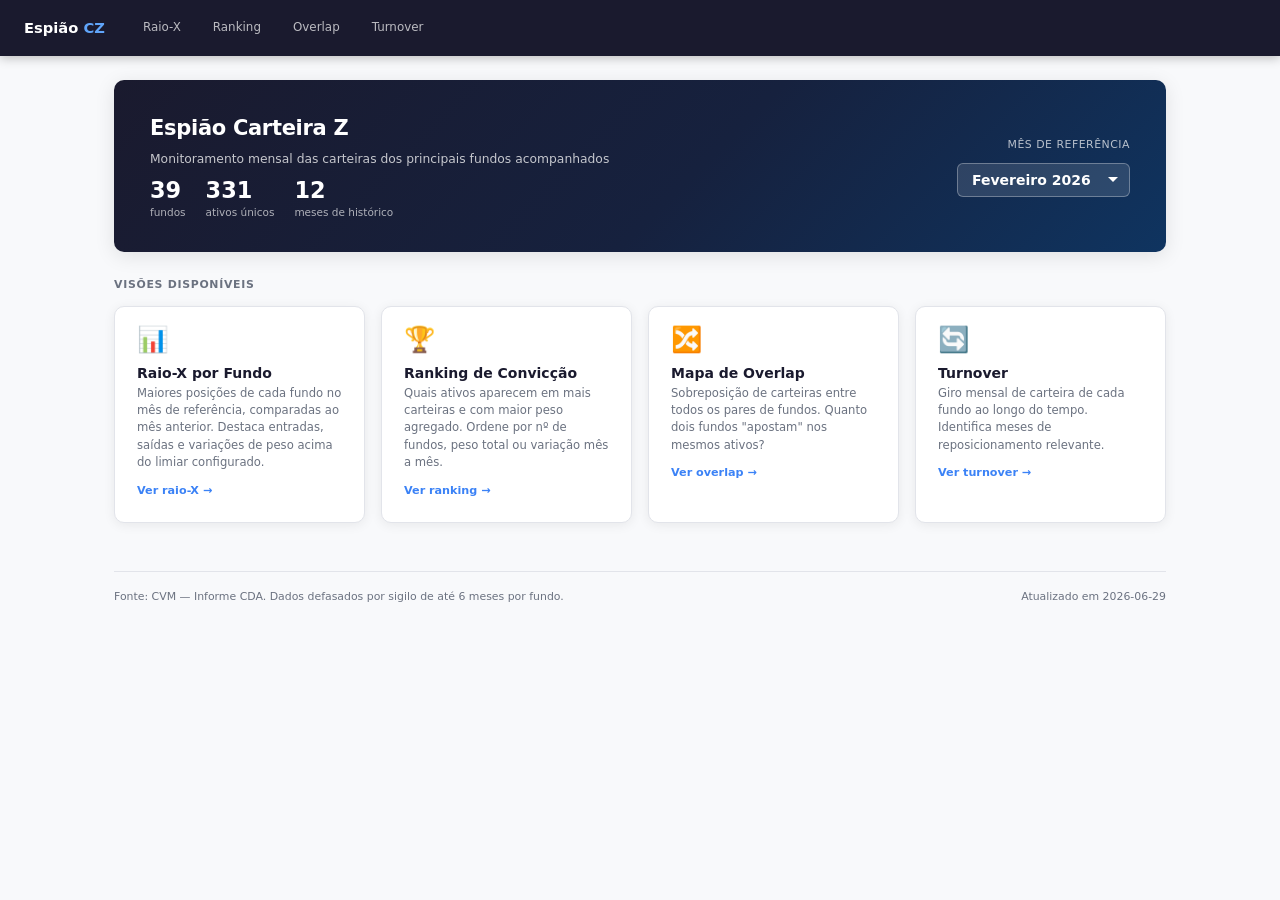
==== index.html @ 99d1a28f "Site inicial — Espião Carteira Z Raio-X por fundo, Ranking de Convicção com treemap, dados mensais d" ====
<!DOCTYPE html>
<html lang="pt-BR">
<head>
  <meta charset="UTF-8">
  <meta name="viewport" content="width=device-width, initial-scale=1.0">
  <meta name="robots" content="noindex, nofollow">
  <title>Espião Carteira Z</title>
  <link rel="stylesheet" href="css/main.css">
  <style>
    /* Estilos específicos da index */
    .hero-stats {
      display: flex;
      gap: 20px;
      margin-top: 10px;
      flex-wrap: wrap;
    }
    .hero-stat {
      display: flex;
      flex-direction: column;
    }
    .hero-stat-value {
      font-size: 1.6em;
      font-weight: 700;
      line-height: 1;
    }
    .hero-stat-label {
      font-size: 0.75em;
      opacity: .65;
      margin-top: 2px;
    }
    .cards-section-label {
      font-size: 0.78em;
      font-weight: 700;
      text-transform: uppercase;
      letter-spacing: .7px;
      color: var(--text2);
      margin-bottom: 12px;
    }
    .footer {
      margin-top: 48px;
      padding-top: 16px;
      border-top: 1px solid var(--border);
      font-size: 0.78em;
      color: var(--text2);
      display: flex;
      justify-content: space-between;
      flex-wrap: wrap;
      gap: 8px;
    }
  </style>
</head>
<body>

<div id="nav"></div>

<div class="page-wrap">
<div class="container">

  <!-- ── Hero ── -->
  <div class="hero">
    <div class="hero-text">
      <h1>Espião Carteira Z</h1>
      <p>Monitoramento mensal das carteiras dos principais fundos acompanhados</p>
      <div class="hero-stats">
        <div class="hero-stat">
          <span class="hero-stat-value" id="stat-fundos">—</span>
          <span class="hero-stat-label">fundos</span>
        </div>
        <div class="hero-stat">
          <span class="hero-stat-value" id="stat-ativos">—</span>
          <span class="hero-stat-label">ativos únicos</span>
        </div>
        <div class="hero-stat">
          <span class="hero-stat-value" id="stat-meses">—</span>
          <span class="hero-stat-label">meses de histórico</span>
        </div>
      </div>
    </div>
    <div class="hero-controls">
      <label for="mes-select">Mês de referência</label>
      <div id="mes-container"><select class="mes-select" disabled><option>Carregando…</option></select></div>
    </div>
  </div>

  <!-- ── Cards ── -->
  <div class="cards-section-label">Visões disponíveis</div>
  <div class="card-grid" id="card-grid">

    <a class="card" id="card-raio-x" href="raio_x.html" data-page="raio_x">
      <div class="card-icon">📊</div>
      <div>
        <div class="card-title">Raio-X por Fundo</div>
        <div class="card-desc">
          Maiores posições de cada fundo no mês de referência, comparadas ao mês anterior.
          Destaca entradas, saídas e variações de peso acima do limiar configurado.
        </div>
      </div>
      <div class="card-link">Ver raio-X →</div>
    </a>

    <a class="card" id="card-ranking" href="ranking.html" data-page="ranking">
      <div class="card-icon">🏆</div>
      <div>
        <div class="card-title">Ranking de Convicção</div>
        <div class="card-desc">
          Quais ativos aparecem em mais carteiras e com maior peso agregado.
          Ordene por nº de fundos, peso total ou variação mês a mês.
        </div>
      </div>
      <div class="card-link">Ver ranking →</div>
    </a>

    <a class="card" id="card-overlap" href="overlap.html" data-page="overlap">
      <div class="card-icon">🔀</div>
      <div>
        <div class="card-title">Mapa de Overlap</div>
        <div class="card-desc">
          Sobreposição de carteiras entre todos os pares de fundos.
          Quanto dois fundos "apostam" nos mesmos ativos?
        </div>
      </div>
      <div class="card-link">Ver overlap →</div>
    </a>

    <a class="card" id="card-turnover" href="turnover.html" data-page="turnover">
      <div class="card-icon">🔄</div>
      <div>
        <div class="card-title">Turnover</div>
        <div class="card-desc">
          Giro mensal de carteira de cada fundo ao longo do tempo.
          Identifica meses de reposicionamento relevante.
        </div>
      </div>
      <div class="card-link">Ver turnover →</div>
    </a>

  </div>

  <!-- ── Footer ── -->
  <div class="footer">
    <span>Fonte: CVM — Informe CDA. Dados defasados por sigilo de até 6 meses por fundo.</span>
    <span id="footer-atualizado"></span>
  </div>

</div>
</div>

<script src="js/util.js"></script>
<script>
'use strict';

document.getElementById('nav').innerHTML = czRenderNav('');

async function init() {
  let idx;
  try {
    idx = await czLoadIndex();
  } catch (err) {
    document.getElementById('card-grid').innerHTML =
      `<div class="ui-error" style="grid-column:1/-1">Não foi possível carregar os dados.<br><small>${err.message}</small></div>`;
    return;
  }

  const meses = idx.meses;

  // Seletor de mês
  document.getElementById('mes-container').innerHTML = czRenderMonthSelect(meses, czResolveMes(meses));
  const sel = document.getElementById('mes-select');
  sel.addEventListener('change', () => {
    czPushParams({ mes: sel.value });
    aplicarMes(sel.value);
  });

  // Stats globais (não mudam com o mês)
  document.getElementById('stat-meses').textContent = meses.length;

  // Footer
  if (idx.atualizado_em) {
    document.getElementById('footer-atualizado').textContent = `Atualizado em ${idx.atualizado_em}`;
  }

  aplicarMes(sel.value);
}

function aplicarMes(mesId) {
  const idx_promise = czLoadIndex();
  idx_promise.then(idx => {
    const m = idx.meses.find(x => x.id === mesId);
    if (!m) return;

    // Stats do mês
    document.getElementById('stat-fundos').textContent = m.n_fundos;
    document.getElementById('stat-ativos').textContent = m.n_ativos;

    // Atualizar links dos cards com o mês selecionado
    document.querySelectorAll('.card[data-page]').forEach(card => {
      const page = card.dataset.page;
      card.href = `${page}.html?mes=${mesId}`;
    });
  });
}

init();
</script>
</body>
</html>
---- css/main.css ----
/* main.css — estilos compartilhados entre todas as páginas do Espião CZ */

/* ── Variáveis ────────────────────────────────────────────────────────────── */

:root {
  --navy:    #1a1a2e;
  --navy2:   #16213e;
  --blue:    #0f3460;
  --accent:  #3b82f6;
  --accent2: #1d4ed8;
  --green:   #16a34a;
  --red:     #dc2626;
  --bg:      #f8f9fb;
  --bg2:     #ffffff;
  --text:    #1a1a2e;
  --text2:   #6b7280;
  --border:  #e2e4ea;
  --radius:  10px;
  --radius-sm: 6px;
  --shadow:  0 2px 12px rgba(0, 0, 0, .07);
  --shadow-md: 0 4px 20px rgba(0, 0, 0, .10);
  --nav-h:   56px;
  --font: 'Segoe UI', system-ui, -apple-system, sans-serif;
  --mono: 'Cascadia Code', 'Fira Code', Consolas, monospace;
}

/* ── Reset ────────────────────────────────────────────────────────────────── */

*, *::before, *::after { box-sizing: border-box; margin: 0; padding: 0; }
body {
  font-family: var(--font);
  font-size: 14px;
  line-height: 1.6;
  color: var(--text);
  background: var(--bg);
  min-height: 100vh;
}
a { color: var(--accent); text-decoration: none; }
a:hover { text-decoration: underline; }
button { cursor: pointer; font-family: inherit; }

/* ── Navegação ────────────────────────────────────────────────────────────── */

.topnav {
  position: fixed;
  top: 0; left: 0; right: 0;
  height: var(--nav-h);
  background: var(--navy);
  display: flex;
  align-items: center;
  padding: 0 24px;
  gap: 8px;
  z-index: 200;
  box-shadow: 0 2px 10px rgba(0,0,0,.25);
}

.topnav-brand {
  font-size: 1.05em;
  font-weight: 700;
  color: #fff;
  text-decoration: none;
  margin-right: 16px;
  flex-shrink: 0;
}
.topnav-brand span { color: #60a5fa; }
.topnav-brand:hover { text-decoration: none; }

.topnav-links {
  display: flex;
  gap: 4px;
  flex: 1;
}

.topnav-link {
  font-size: 0.85em;
  font-weight: 500;
  color: rgba(255,255,255,.7);
  padding: 6px 14px;
  border-radius: 6px;
  text-decoration: none;
  transition: background .15s, color .15s;
}
.topnav-link:hover {
  background: rgba(255,255,255,.1);
  color: #fff;
  text-decoration: none;
}
.topnav-link.active {
  background: rgba(255,255,255,.15);
  color: #fff;
}

/* ── Layout principal ─────────────────────────────────────────────────────── */

.page-wrap {
  padding-top: calc(var(--nav-h) + 24px);
  padding-bottom: 60px;
  min-height: 100vh;
}

.container {
  max-width: 1100px;
  margin: 0 auto;
  padding: 0 24px;
}

/* ── Cabeçalho de página ──────────────────────────────────────────────────── */

.page-header {
  display: flex;
  align-items: center;
  gap: 16px;
  margin-bottom: 24px;
  flex-wrap: wrap;
}

.page-title {
  font-size: 1.4em;
  font-weight: 700;
  color: var(--navy);
  flex: 1;
  min-width: 160px;
}

.page-subtitle {
  font-size: 0.85em;
  color: var(--text2);
  margin-top: 2px;
  font-weight: 400;
}

/* ── Seletor de mês ───────────────────────────────────────────────────────── */

.mes-select {
  font-family: var(--font);
  font-size: 0.9em;
  font-weight: 600;
  color: var(--navy);
  background: var(--bg2);
  border: 1.5px solid var(--border);
  border-radius: var(--radius-sm);
  padding: 7px 12px;
  cursor: pointer;
  outline: none;
  appearance: none;
  background-image: url("data:image/svg+xml,%3Csvg xmlns='http://www.w3.org/2000/svg' width='12' height='12' viewBox='0 0 12 12'%3E%3Cpath fill='%236b7280' d='M6 8L1 3h10z'/%3E%3C/svg%3E");
  background-repeat: no-repeat;
  background-position: right 10px center;
  padding-right: 30px;
  transition: border-color .15s;
}
.mes-select:hover { border-color: var(--accent); }
.mes-select:focus { border-color: var(--accent); box-shadow: 0 0 0 3px rgba(59,130,246,.15); }

/* ── Cards (index.html) ───────────────────────────────────────────────────── */

.card-grid {
  display: grid;
  grid-template-columns: repeat(auto-fill, minmax(240px, 1fr));
  gap: 16px;
  margin-top: 8px;
}

.card {
  background: var(--bg2);
  border: 1.5px solid var(--border);
  border-radius: var(--radius);
  padding: 20px 22px 22px;
  text-decoration: none;
  color: var(--text);
  display: flex;
  flex-direction: column;
  gap: 10px;
  transition: box-shadow .18s, border-color .18s, transform .12s;
  box-shadow: var(--shadow);
}
.card:hover {
  box-shadow: var(--shadow-md);
  border-color: var(--accent);
  transform: translateY(-2px);
  text-decoration: none;
  color: var(--text);
}

.card-icon {
  font-size: 1.8em;
  line-height: 1;
}

.card-title {
  font-size: 1.0em;
  font-weight: 700;
  color: var(--navy);
}

.card-desc {
  font-size: 0.83em;
  color: var(--text2);
  line-height: 1.5;
  flex: 1;
}

.card-link {
  font-size: 0.8em;
  font-weight: 600;
  color: var(--accent);
  display: flex;
  align-items: center;
  gap: 4px;
}

/* ── Stats pills ──────────────────────────────────────────────────────────── */

.stat-row {
  display: flex;
  gap: 10px;
  flex-wrap: wrap;
  margin-bottom: 24px;
}

.stat-pill {
  background: var(--bg2);
  border: 1.5px solid var(--border);
  border-radius: 20px;
  padding: 5px 14px;
  font-size: 0.82em;
  color: var(--text2);
  display: flex;
  align-items: center;
  gap: 6px;
}

.stat-pill strong {
  color: var(--navy);
  font-weight: 700;
}

/* ── Hero banner (index.html) ─────────────────────────────────────────────── */

.hero {
  background: linear-gradient(135deg, var(--navy) 0%, var(--navy2) 55%, var(--blue) 100%);
  color: #fff;
  border-radius: var(--radius);
  padding: 32px 36px;
  margin-bottom: 24px;
  display: flex;
  align-items: center;
  justify-content: space-between;
  flex-wrap: wrap;
  gap: 20px;
  box-shadow: var(--shadow-md);
}

.hero-text h1 {
  font-size: 1.5em;
  font-weight: 700;
  letter-spacing: -.3px;
}

.hero-text p {
  font-size: 0.88em;
  opacity: .75;
  margin-top: 4px;
}

.hero-controls {
  display: flex;
  flex-direction: column;
  align-items: flex-end;
  gap: 10px;
}

.hero-controls label {
  font-size: 0.78em;
  opacity: .7;
  text-transform: uppercase;
  letter-spacing: .5px;
}

.hero-controls .mes-select {
  font-size: 1.0em;
  padding: 8px 32px 8px 14px;
  border-color: rgba(255,255,255,.3);
  background-color: rgba(255,255,255,.12);
  color: #fff;
  background-image: url("data:image/svg+xml,%3Csvg xmlns='http://www.w3.org/2000/svg' width='12' height='12' viewBox='0 0 12 12'%3E%3Cpath fill='%23ffffff' d='M6 8L1 3h10z'/%3E%3C/svg%3E");
}
.hero-controls .mes-select option { color: var(--navy); background: #fff; }
.hero-controls .mes-select:hover { border-color: rgba(255,255,255,.6); }
.hero-controls .mes-select:focus { border-color: rgba(255,255,255,.8); box-shadow: 0 0 0 3px rgba(255,255,255,.15); }

/* ── Tabelas ──────────────────────────────────────────────────────────────── */

.cz-table-wrap {
  background: var(--bg2);
  border: 1.5px solid var(--border);
  border-radius: var(--radius);
  overflow: hidden;
  box-shadow: var(--shadow);
}

.cz-table {
  width: 100%;
  border-collapse: collapse;
  font-size: 0.86em;
}

.cz-table thead th {
  background: var(--navy);
  color: #fff;
  font-size: 0.78em;
  font-weight: 600;
  text-align: left;
  padding: 10px 14px;
  letter-spacing: .3px;
  white-space: nowrap;
  cursor: pointer;
  user-select: none;
}
.cz-table thead th:hover { background: var(--navy2); }
.cz-table thead th.sorted-asc::after  { content: ' ▲'; font-size: .7em; }
.cz-table thead th.sorted-desc::after { content: ' ▼'; font-size: .7em; }

.cz-table tbody tr { border-bottom: 1px solid var(--border); }
.cz-table tbody tr:last-child { border-bottom: none; }
.cz-table tbody tr:hover { background: #f0f4ff; }
.cz-table td { padding: 9px 14px; vertical-align: middle; }

.cz-table .num { text-align: right; font-variant-numeric: tabular-nums; }
.cz-table .mono { font-family: var(--mono); font-size: 0.9em; }

/* ── Variação colorida ────────────────────────────────────────────────────── */

.pos { color: var(--green); font-weight: 600; }
.neg { color: var(--red);   font-weight: 600; }
.neu { color: var(--text2); }

/* ── Badge de entrada/saída ───────────────────────────────────────────────── */

.badge-novo { background: #dcfce7; color: #166534; font-size: .72em; font-weight: 700; padding: 2px 7px; border-radius: 10px; white-space: nowrap; }
.badge-saiu { background: #fee2e2; color: #991b1b; font-size: .72em; font-weight: 700; padding: 2px 7px; border-radius: 10px; white-space: nowrap; }

/* ── Filtro / controles de página ─────────────────────────────────────────── */

.controls-row {
  display: flex;
  gap: 10px;
  align-items: center;
  flex-wrap: wrap;
  margin-bottom: 14px;
}

.cz-select {
  font-family: var(--font);
  font-size: 0.86em;
  color: var(--navy);
  background: var(--bg2);
  border: 1.5px solid var(--border);
  border-radius: var(--radius-sm);
  padding: 6px 30px 6px 10px;
  appearance: none;
  background-image: url("data:image/svg+xml,%3Csvg xmlns='http://www.w3.org/2000/svg' width='12' height='12' viewBox='0 0 12 12'%3E%3Cpath fill='%236b7280' d='M6 8L1 3h10z'/%3E%3C/svg%3E");
  background-repeat: no-repeat;
  background-position: right 8px center;
  cursor: pointer;
  outline: none;
}
.cz-select:focus { border-color: var(--accent); }

.cz-input {
  font-family: var(--font);
  font-size: 0.86em;
  color: var(--navy);
  background: var(--bg2);
  border: 1.5px solid var(--border);
  border-radius: var(--radius-sm);
  padding: 6px 10px;
  outline: none;
  min-width: 180px;
}
.cz-input:focus { border-color: var(--accent); }
.cz-input::placeholder { color: var(--text2); }

.controls-label {
  font-size: 0.8em;
  color: var(--text2);
  font-weight: 500;
}

/* ── Seção com título ─────────────────────────────────────────────────────── */

.section-title {
  font-size: 0.78em;
  font-weight: 700;
  text-transform: uppercase;
  letter-spacing: .7px;
  color: var(--text2);
  margin-bottom: 10px;
  margin-top: 28px;
}
.section-title:first-child { margin-top: 0; }

/* ── Estados de loading e erro ────────────────────────────────────────────── */

.ui-loading {
  text-align: center;
  padding: 48px 24px;
  color: var(--text2);
  font-size: 0.9em;
}
.ui-loading::before { content: '⏳ '; }

.ui-error {
  text-align: center;
  padding: 48px 24px;
  color: var(--red);
  font-size: 0.9em;
  background: #fef2f2;
  border: 1.5px solid #fecaca;
  border-radius: var(--radius);
}

.ui-empty {
  text-align: center;
  padding: 48px 24px;
  color: var(--text2);
  font-size: 0.9em;
}

/* ── Barra de progresso / overlap bar ────────────────────────────────────── */

.bar-wrap {
  background: var(--border);
  border-radius: 4px;
  height: 8px;
  min-width: 60px;
  overflow: hidden;
}
.bar-fill {
  height: 100%;
  border-radius: 4px;
  background: var(--accent);
  transition: width .3s;
}
.bar-fill.bar-high { background: var(--red); }

/* ── Responsividade ───────────────────────────────────────────────────────── */

@media (max-width: 640px) {
  .container { padding: 0 14px; }
  .topnav { padding: 0 14px; }
  .topnav-link { padding: 6px 10px; font-size: 0.8em; }
  .hero { padding: 22px 20px; }
  .hero-controls { align-items: flex-start; }
  .card-grid { grid-template-columns: 1fr; }
  .page-header { flex-direction: column; align-items: flex-start; gap: 10px; }
}
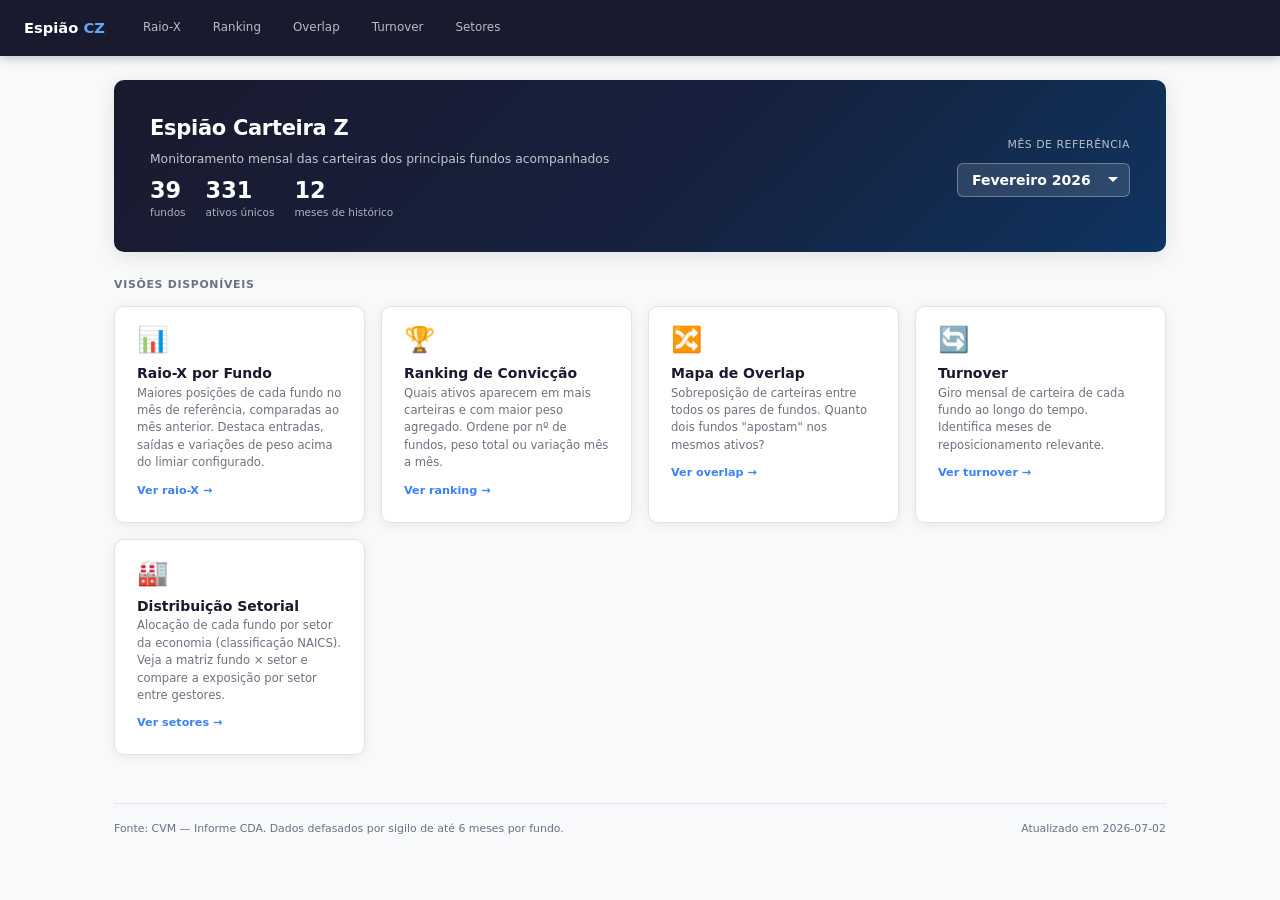
==== commit 346183f4: "index.html: adiciona card de Distribuição Setorial ao grid Co-Authored-By: Claude Sonnet 4.6 <norepl" ====
--- a/index.html
+++ b/index.html
@@ -134,6 +134,18 @@
       <div class="card-link">Ver turnover →</div>
     </a>
 
+    <a class="card" id="card-setores" href="setores.html" data-page="setores">
+      <div class="card-icon">🏭</div>
+      <div>
+        <div class="card-title">Distribuição Setorial</div>
+        <div class="card-desc">
+          Alocação de cada fundo por setor da economia (classificação NAICS).
+          Veja a matriz fundo × setor e compare a exposição por setor entre gestores.
+        </div>
+      </div>
+      <div class="card-link">Ver setores →</div>
+    </a>
+
   </div>
 
   <!-- ── Footer ── -->
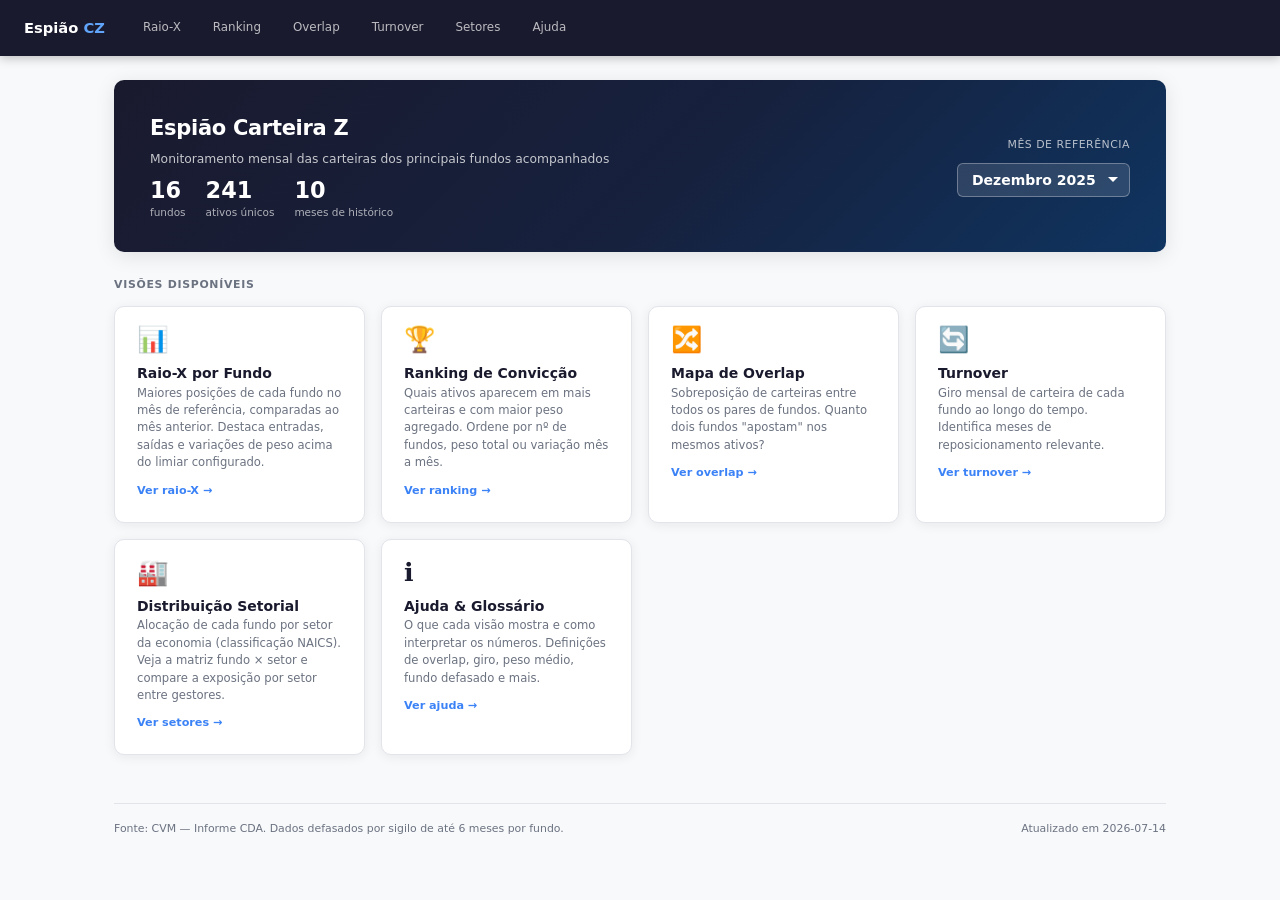
==== commit 7fb5c710: "Adiciona pagina de ajuda/glossario ao site" ====
--- a/index.html
+++ b/index.html
@@ -146,6 +146,18 @@
       <div class="card-link">Ver setores →</div>
     </a>
 
+    <a class="card" id="card-ajuda" href="ajuda.html" data-page="ajuda">
+      <div class="card-icon">ℹ️</div>
+      <div>
+        <div class="card-title">Ajuda &amp; Glossário</div>
+        <div class="card-desc">
+          O que cada visão mostra e como interpretar os números.
+          Definições de overlap, giro, peso médio, fundo defasado e mais.
+        </div>
+      </div>
+      <div class="card-link">Ver ajuda →</div>
+    </a>
+
   </div>
 
   <!-- ── Footer ── -->
